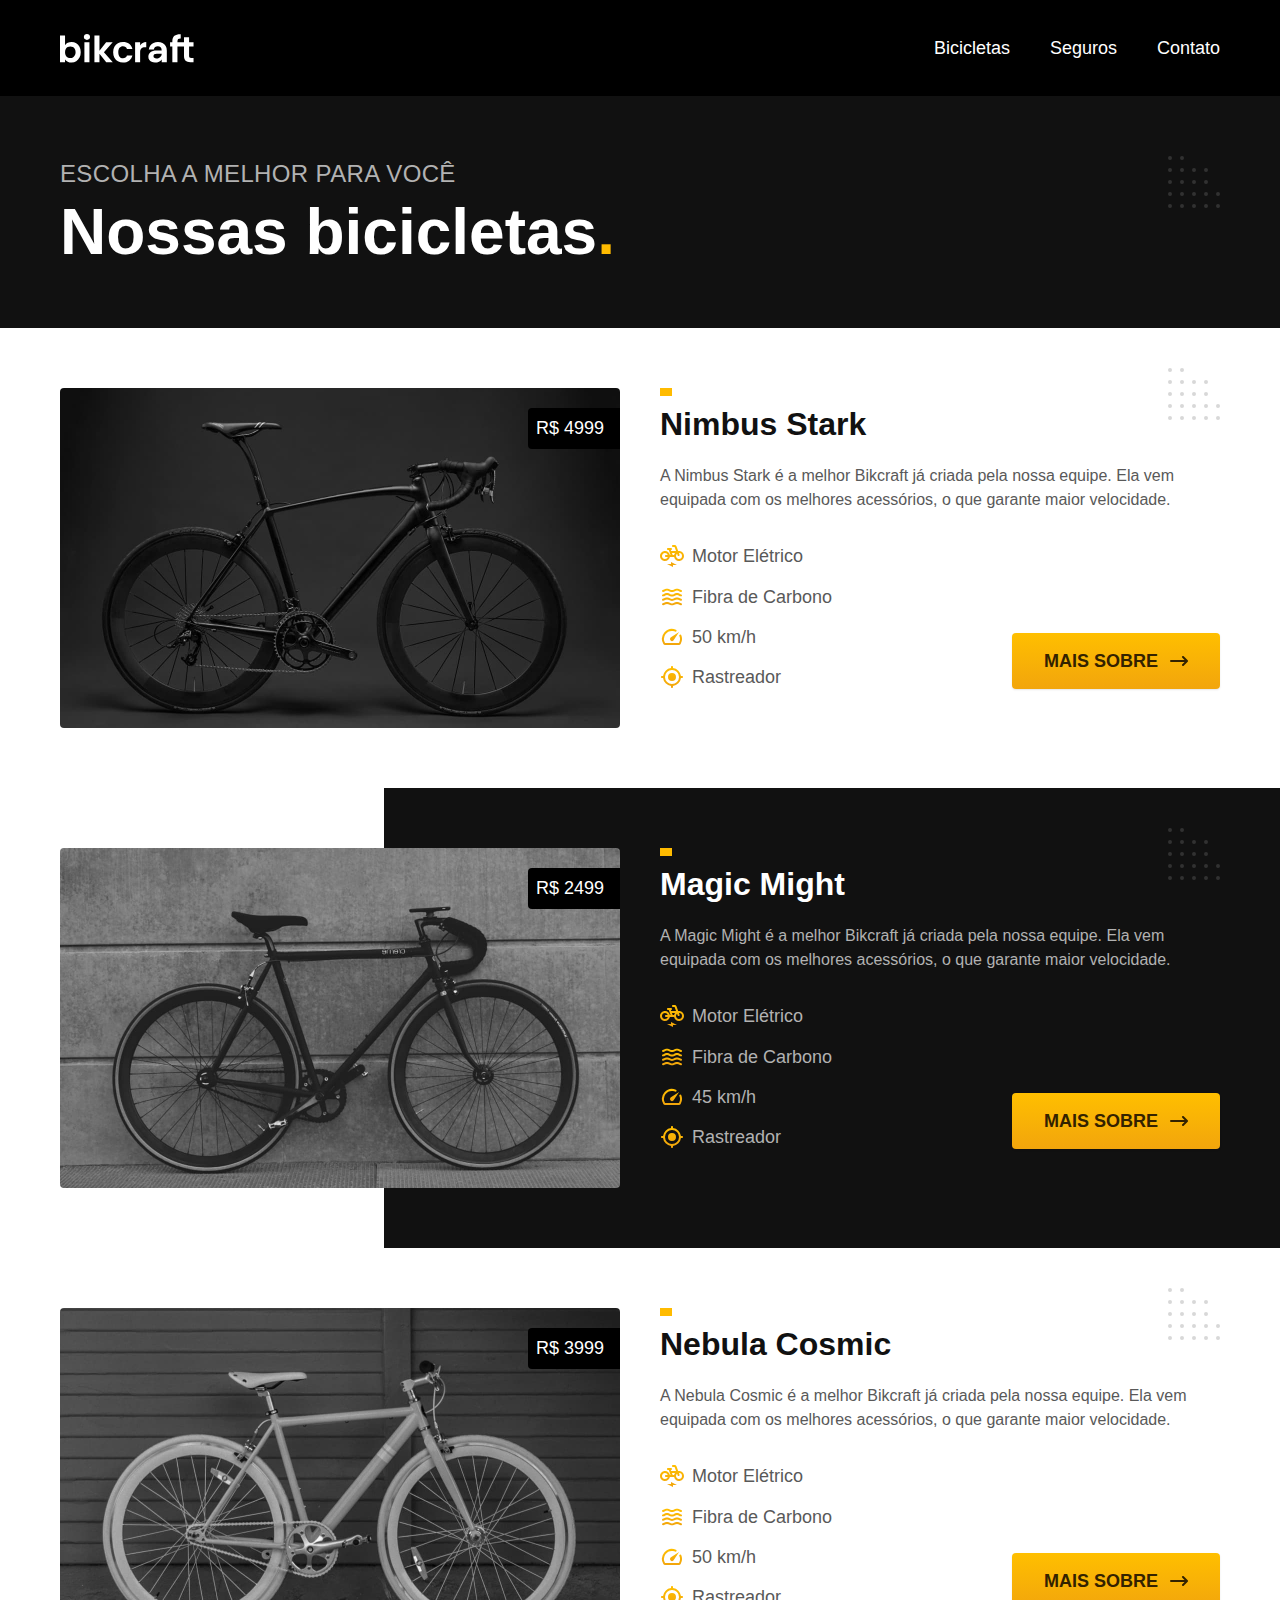
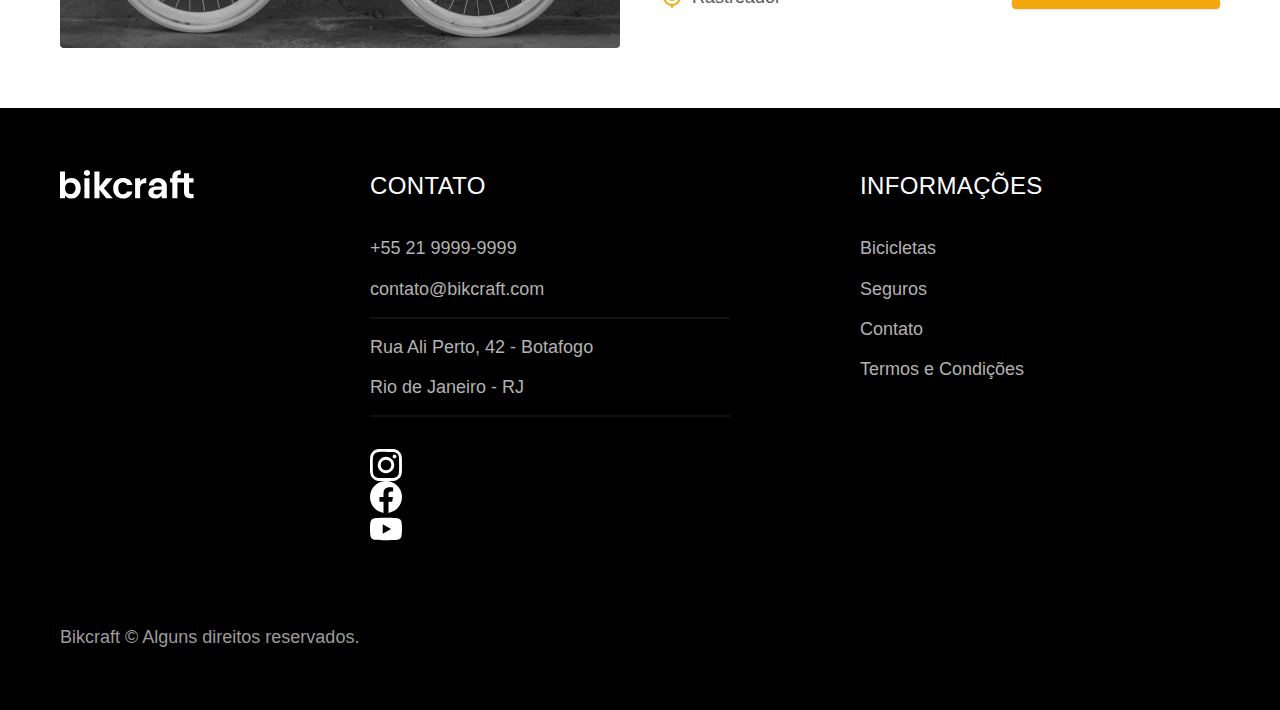
==== bicicletas.html @ 3fcb4518 "final" ====
<!DOCTYPE html>
<html lang="pt-br">

<head>
  <meta charset="UTF-8">
  <meta name="viewport" content="width=device-width, initial-scale=1.0">

  <title>Bicicletas | Bikcraft</title>
  <meta name="description" content="Bicicletas">

  <link rel="preload" href=".css/style.css" as="style">
  <link rel="stylesheet" href="./css/style.css">
</head>

<body id="bicicletas">
  <header class="header-bg">
    <div class="header container">
      <a href="./">
        <img src="./img/bikcraft.svg" width="136" height="32" alt="Bikcraft">
      </a>

      <nav aria-label="primaria">
        <ul class="header-menu font-1-m cor-0">
          <li><a href="./bicicletas.html">Bicicletas</a></li>
          <li><a href="./seguros.html">Seguros</a></li>
          <li><a href="./contato.html">Contato</a></li>
        </ul>
      </nav>
    </div>
  </header>

  <main>
    <div class="titulo-bg">
      <div class="titulo container">
        <p class="font-2-l-b cor-5">Escolha a melhor para você</p>
        <h1 class="font-1-xxl cor-0">Nossas bicicletas<span class="cor-p1">.</span></h1>
      </div>
    </div>

    <div class="bicicletas container">
      <div class="bicicletas-imagem">
        <img src="./img/bicicletas/nimbus.jpg" width="1120" height="680" alt="Bicicleta preta">
        <span class="font-2-m cor-0">R$ 4999</span>
      </div>
      <div class="bicicletas-conteudo">
        <h2 class="font-1-xl">Nimbus Stark</h2>
        <p class="font-2-s cor-8">A Nimbus Stark é a melhor Bikcraft já criada pela nossa equipe. Ela vem equipada com os melhores acessórios, o que garante maior velocidade.</p>
        <ul class="font-1-m cor-8">
          <li>
            <img src="./img/icones/eletrica.svg" width="32" height="32" alt="">
            Motor Elétrico
          </li>
          <li>
            <img src="./img/icones/carbono.svg" width="32" height="32" alt="">
            Fibra de Carbono
          </li>
          <li>
            <img src="./img/icones/velocidade.svg" width="32" height="32" alt="">
            50 km/h
          </li>
          <li>
            <img src="./img/icones/rastreador.svg" width="32" height="32" alt="">
            Rastreador
          </li>
        </ul>
        <a class="botao seta" href="./bicicletas/nimbus.html">Mais Sobre</a>
      </div>
    </div>

    <div class="bicicletas-bg">
      <div class="bicicletas container">
        <div class="bicicletas-imagem">
          <img src="./img/bicicletas/magic.jpg" width="1120" height="680"  alt="Bicicleta preta">
          <span class="font-2-m cor-0">R$ 2499</span>
        </div>
        <div class="bicicletas-conteudo">
          <h2 class="font-1-xl cor-0">Magic Might</h2>
          <p class="font-2-s cor-5">A Magic Might é a melhor Bikcraft já criada pela nossa equipe. Ela vem equipada com os melhores acessórios, o que garante maior velocidade.</p>
          <ul class="font-1-m cor-5">
            <li>
              <img src="./img/icones/eletrica.svg" width="32" height="32" alt="">
              Motor Elétrico
            </li>
            <li>
              <img src="./img/icones/carbono.svg" width="32" height="32" alt="">
              Fibra de Carbono
            </li>
            <li>
              <img src="./img/icones/velocidade.svg" width="32" height="32" alt="">
              45 km/h
            </li>
            <li>
              <img src="./img/icones/rastreador.svg" width="32" height="32" alt="">
              Rastreador
            </li>
          </ul>
          <a class="botao seta" href="./bicicletas/magic.html">Mais Sobre</a>
        </div>
      </div>
    </div>

    <div class="bicicletas container">
      <div class="bicicletas-imagem">
        <img src="./img/bicicletas/nebula.jpg" width="1120" height="680" alt="Bicicleta preta">
        <span class="font-2-m cor-0">R$ 3999</span>
      </div>
      <div class="bicicletas-conteudo">
        <h2 class="font-1-xl">Nebula Cosmic</h2>
        <p class="font-2-s cor-8">A Nebula Cosmic é a melhor Bikcraft já criada pela nossa equipe. Ela vem equipada com os melhores acessórios, o que garante maior velocidade.</p>
        <ul class="font-1-m cor-8">
          <li>
            <img src="./img/icones/eletrica.svg" width="32" height="32" alt="">
            Motor Elétrico
          </li>
          <li>
            <img src="./img/icones/carbono.svg" width="32" height="32" alt="">
            Fibra de Carbono
          </li>
          <li>
            <img src="./img/icones/velocidade.svg" width="32" height="32" alt="">
            50 km/h
          </li>
          <li>
            <img src="./img/icones/rastreador.svg" width="32" height="32" alt="">
            Rastreador
          </li>
        </ul>
        <a class="botao seta" href="./bicicletas/nebula.html">Mais Sobre</a>
      </div>
    </div>

  </main>

  <footer class="footer-bg">
    <div class="footer container">
      <img src="./img/bikcraft.svg" width="136" height="32" alt="Bikcraft">
      <div class="footer-contato">
        <h3 class="font-2-l-b cor-0">Contato</h3>
        <ul class="font-2-m cor-5">
          <li><a href="tel:+552199999999">+55 21 9999-9999</a></li>
          <li><a href="mailto:contato@bikcraft.com">contato@bikcraft.com</a></li>
          <li>Rua Ali Perto, 42 - Botafogo</li>
          <li>Rio de Janeiro - RJ</li>
        </ul>
        <div class="footer-redes">
          <a href="./">
            <img src="./img/redes/instagram.svg" width="32" height="32" alt="Instagram">
          </a>
          <a href="./">
            <img src="./img/redes/facebook.svg" width="32" height="32" alt="Facebook">
          </a>
          <a href="./">
            <img src="./img/redes/youtube.svg" width="32" height="32" alt="Youtube">
          </a>
        </div>
      </div>
      <div class="footer-informacoes">
        <h3 class="font-2-l-b cor-0">Informações</h3>
        <nav>
          <ul class="font-1-m cor-5">
            <li><a href="./bicicletas.html">Bicicletas</a></li>
            <li><a href="./seguros.html">Seguros</a></li>
            <li><a href="./contato.html">Contato</a></li>
            <li><a href="./termos.html">Termos e Condições</a></li>
          </ul>
        </nav>
      </div>
      <p class="footer-copy font-2-m cor-6">Bikcraft © Alguns direitos reservados.</p>
    </div>
  </footer>
</body>

</html>
---- css/style.css ----
@import "./global/blobal.css";
@import "./utilidades/tipografia.css";
@import "./utilidades/cores.css";
@import "./global/header.css";
@import "./global/footer.css";

/* home */
@import "./home/introducao.css";
@import "./home/tecnologia.css";
@import "./home/parceiros.css";
@import "./home/depoimento.css";

/* contato */
@import "./contato/contato.css";
@import "./contato/lojas.css";

/* orcamento */
@import "./orcamento/orcamento.css";


/* utilidades */
@import "./utilidades/componentes.css";
@import "./utilidades/formulario.css";

/* bicicleta */
@import "./bicicletas/bicicletas-listas.css";
@import "./bicicletas/bicicletas.css";

/* bicicleta */
@import "./bicicleta/bicicleta.css";
@import "./bicicleta/seguro.css";


/* seguros */
@import "./seguros/seguros.css";
@import "./seguros/vantagens.css";
@import "./seguros/perguntas.css";

/* termos */
@import "./termos/termos.css";
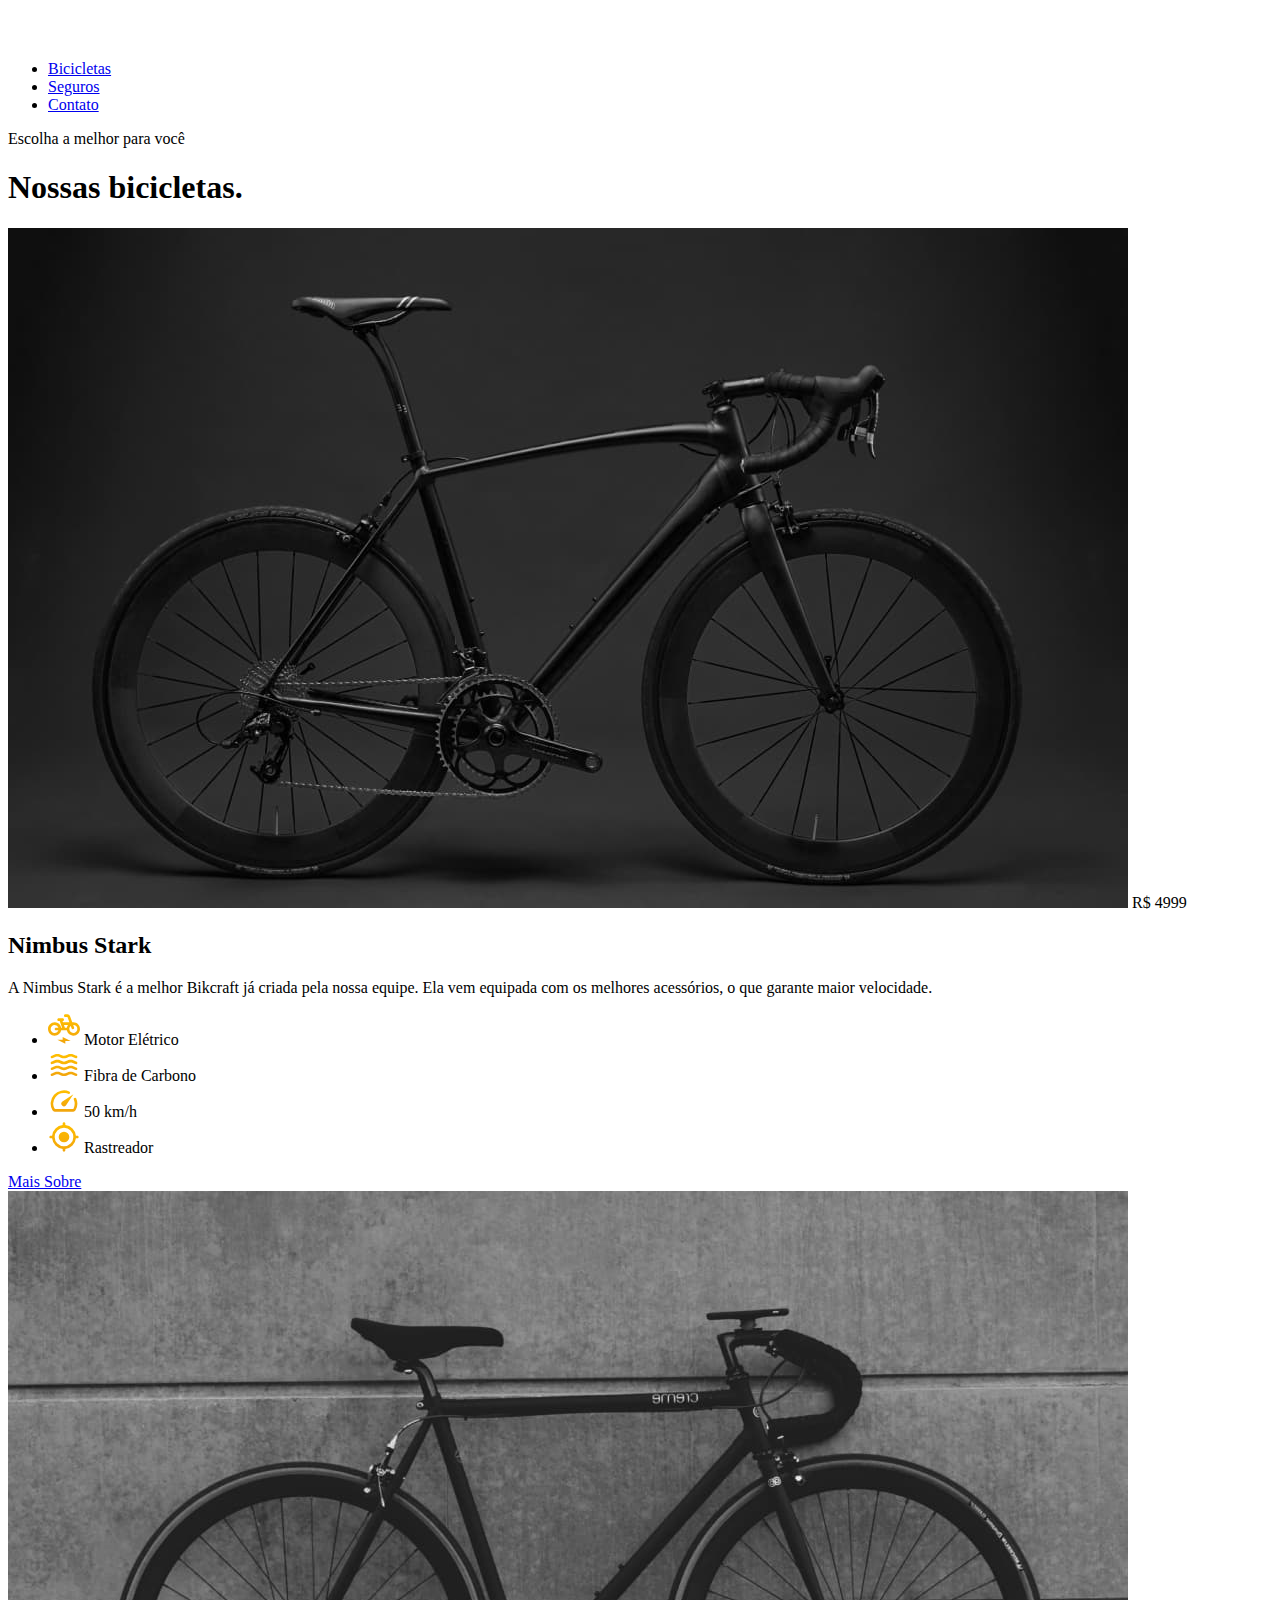
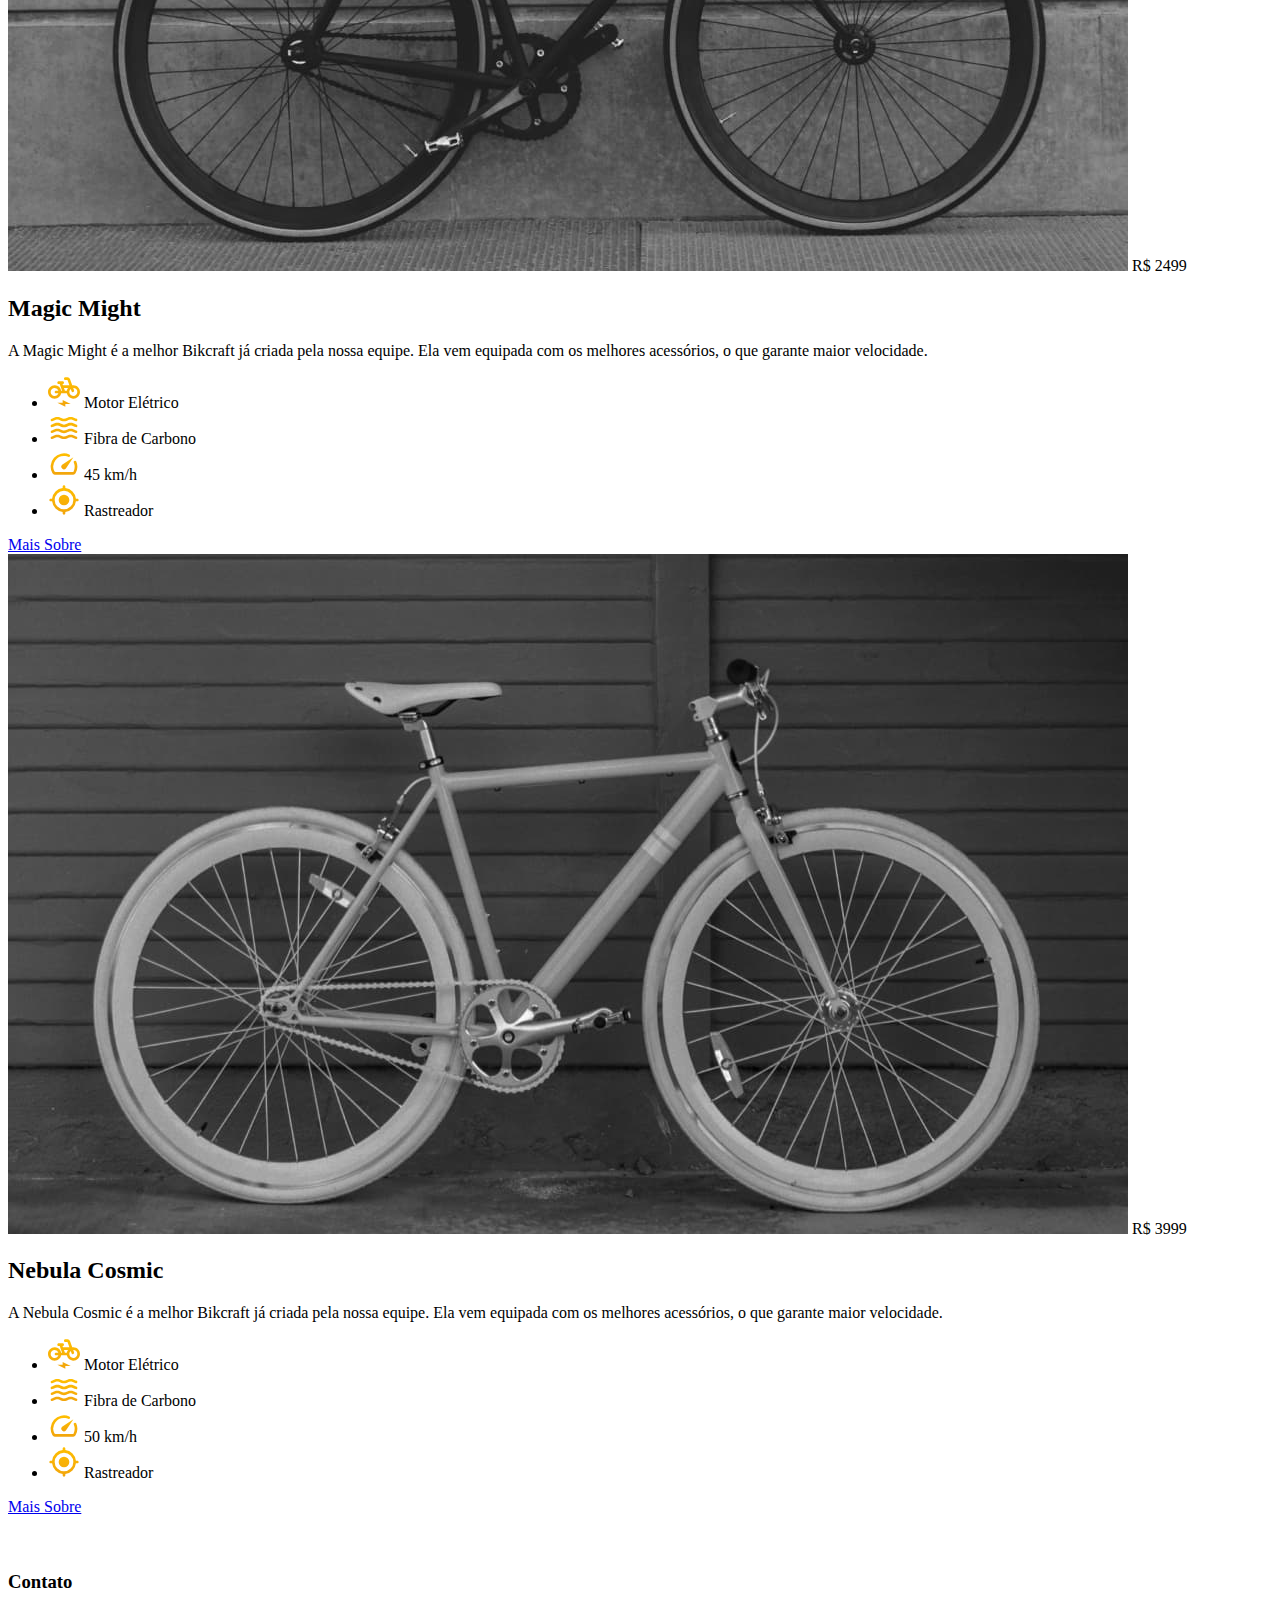
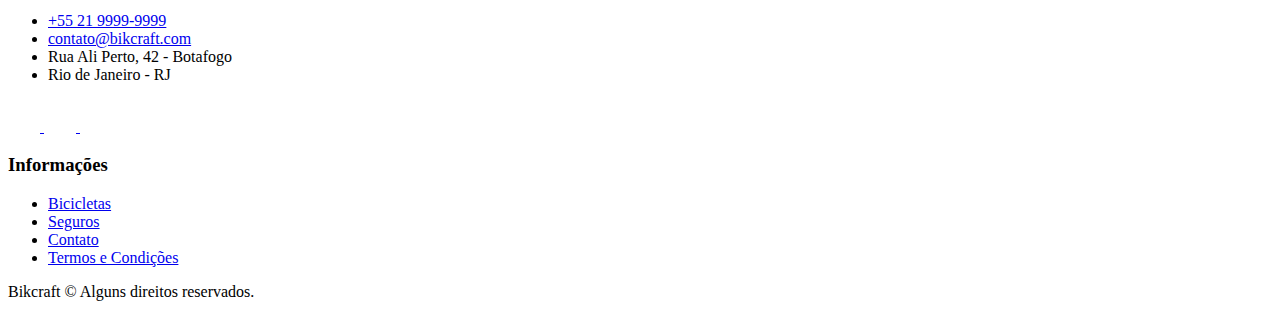
==== commit 4f8d82df: "final-js" ====
--- a/bicicletas.html
+++ b/bicicletas.html
@@ -168,6 +168,7 @@
       <p class="footer-copy font-2-m cor-6">Bikcraft © Alguns direitos reservados.</p>
     </div>
   </footer>
+ <script src="./js/scrip.js"></script>
 </body>
 
 </html>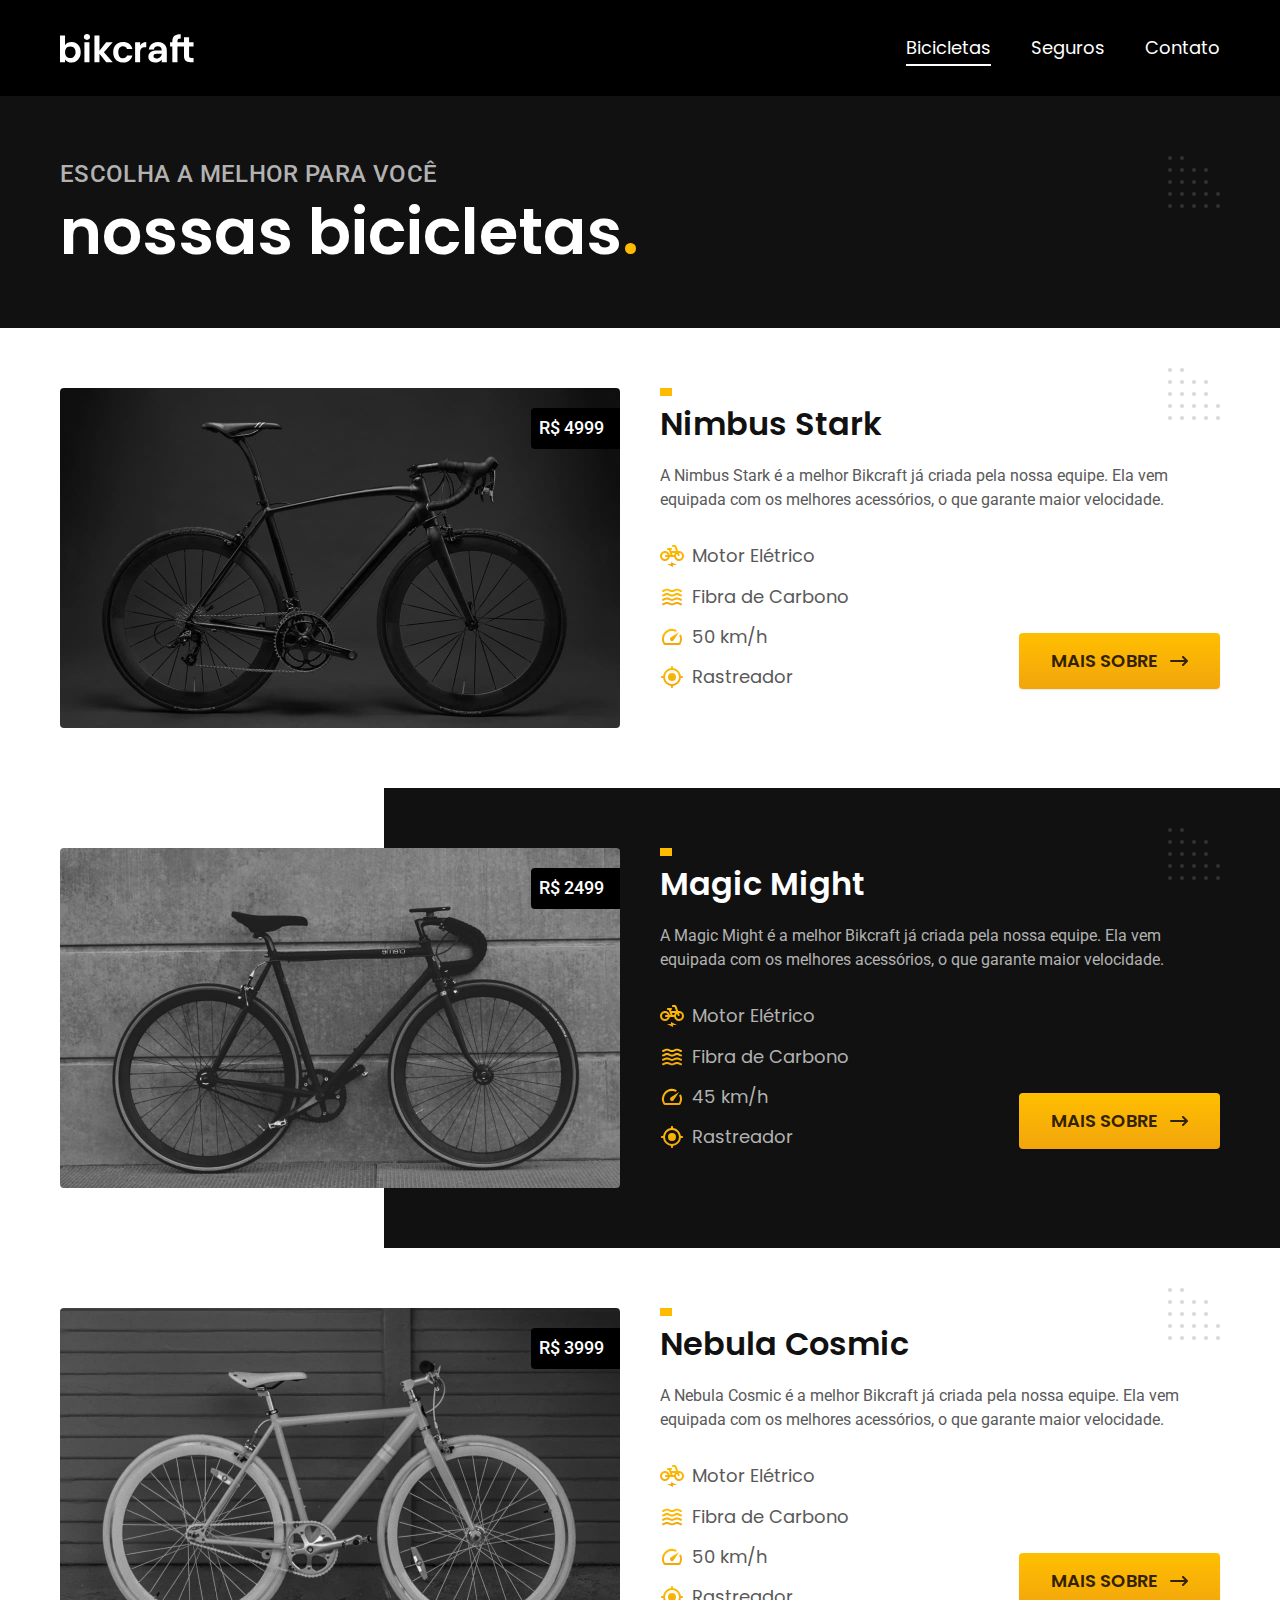
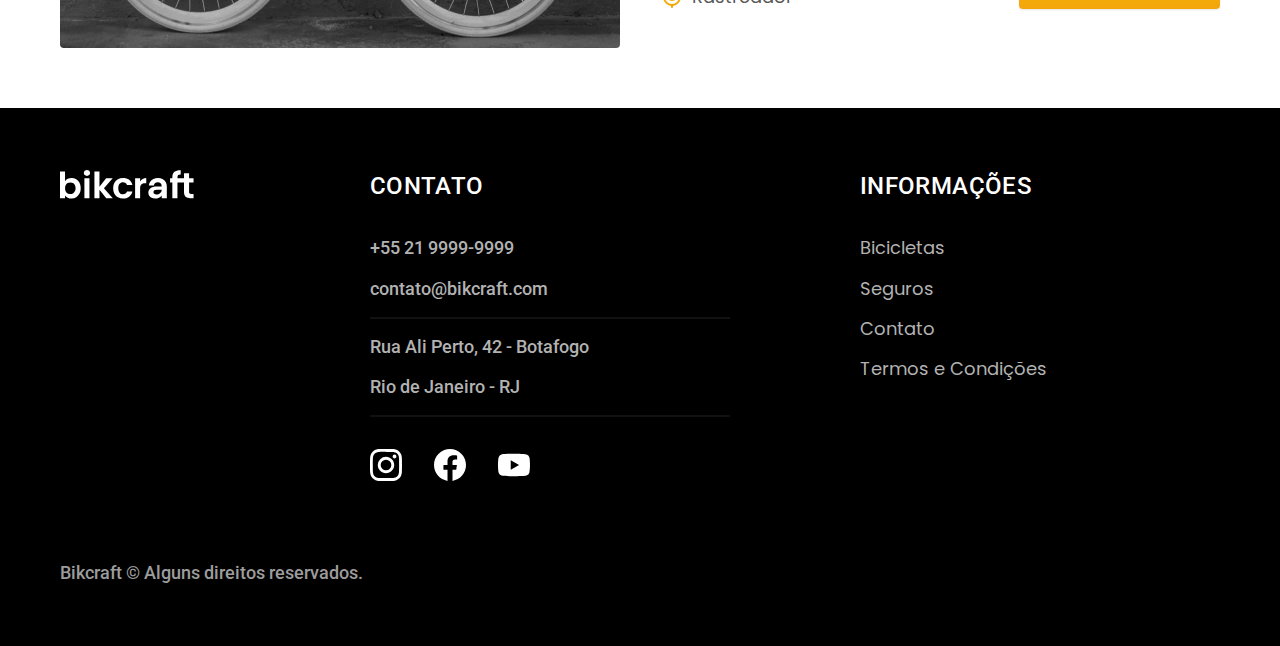
==== commit e5c23c4b: "final-projeto" ====
--- a/bicicletas.html
+++ b/bicicletas.html
@@ -8,15 +8,21 @@
   <title>Bicicletas | Bikcraft</title>
   <meta name="description" content="Bicicletas">
 
-  <link rel="preload" href=".css/style.css" as="style">
+  <link rel="icon" href="./favicon.svg" type="image/svg+xml">
+  <link rel="preload" href="./css/style.css" as="style">
   <link rel="stylesheet" href="./css/style.css">
+ <script>document.documentElement.classList.add('js');</script>
+
+  <link rel="preconnect" href="https://fonts.googleapis.com">
+<link rel="preconnect" href="https://fonts.gstatic.com" crossorigin>
+<link href="https://fonts.googleapis.com/css2?family=Merriweather:ital,wght@1,900&family=Poppins:wght@400;600&family=Roboto:wght@400;500&display=swap" rel="stylesheet">
 </head>
 
 <body id="bicicletas">
   <header class="header-bg">
     <div class="header container">
       <a href="./">
-        <img src="./img/bikcraft.svg" width="136" height="32" alt="Bikcraft">
+        <img src="./img/bikcraft.svg" alt="Bikcraft">
       </a>
 
       <nav aria-label="primaria">
@@ -33,13 +39,13 @@
     <div class="titulo-bg">
       <div class="titulo container">
         <p class="font-2-l-b cor-5">Escolha a melhor para você</p>
-        <h1 class="font-1-xxl cor-0">Nossas bicicletas<span class="cor-p1">.</span></h1>
+        <h1 class="font-1-xxl cor-0">nossas bicicletas<span class="cor-p1">.</span></h1>
       </div>
     </div>
 
     <div class="bicicletas container">
       <div class="bicicletas-imagem">
-        <img src="./img/bicicletas/nimbus.jpg" width="1120" height="680" alt="Bicicleta preta">
+        <img src="./img/bicicletas/nimbus.jpg" alt="Bicicleta preta">
         <span class="font-2-m cor-0">R$ 4999</span>
       </div>
       <div class="bicicletas-conteudo">
@@ -47,19 +53,19 @@
         <p class="font-2-s cor-8">A Nimbus Stark é a melhor Bikcraft já criada pela nossa equipe. Ela vem equipada com os melhores acessórios, o que garante maior velocidade.</p>
         <ul class="font-1-m cor-8">
           <li>
-            <img src="./img/icones/eletrica.svg" width="32" height="32" alt="">
+            <img src="./img/icones/eletrica.svg" alt="">
             Motor Elétrico
           </li>
           <li>
-            <img src="./img/icones/carbono.svg" width="32" height="32" alt="">
+            <img src="./img/icones/carbono.svg" alt="">
             Fibra de Carbono
           </li>
           <li>
-            <img src="./img/icones/velocidade.svg" width="32" height="32" alt="">
+            <img src="./img/icones/velocidade.svg" alt="">
             50 km/h
           </li>
           <li>
-            <img src="./img/icones/rastreador.svg" width="32" height="32" alt="">
+            <img src="./img/icones/rastreador.svg" alt="">
             Rastreador
           </li>
         </ul>
@@ -70,7 +76,7 @@
     <div class="bicicletas-bg">
       <div class="bicicletas container">
         <div class="bicicletas-imagem">
-          <img src="./img/bicicletas/magic.jpg" width="1120" height="680"  alt="Bicicleta preta">
+          <img src="./img/bicicletas/magic.jpg" alt="Bicicleta preta">
           <span class="font-2-m cor-0">R$ 2499</span>
         </div>
         <div class="bicicletas-conteudo">
@@ -78,19 +84,19 @@
           <p class="font-2-s cor-5">A Magic Might é a melhor Bikcraft já criada pela nossa equipe. Ela vem equipada com os melhores acessórios, o que garante maior velocidade.</p>
           <ul class="font-1-m cor-5">
             <li>
-              <img src="./img/icones/eletrica.svg" width="32" height="32" alt="">
+              <img src="./img/icones/eletrica.svg" alt="">
               Motor Elétrico
             </li>
             <li>
-              <img src="./img/icones/carbono.svg" width="32" height="32" alt="">
+              <img src="./img/icones/carbono.svg" alt="">
               Fibra de Carbono
             </li>
             <li>
-              <img src="./img/icones/velocidade.svg" width="32" height="32" alt="">
+              <img src="./img/icones/velocidade.svg" alt="">
               45 km/h
             </li>
             <li>
-              <img src="./img/icones/rastreador.svg" width="32" height="32" alt="">
+              <img src="./img/icones/rastreador.svg" alt="">
               Rastreador
             </li>
           </ul>
@@ -101,7 +107,7 @@
 
     <div class="bicicletas container">
       <div class="bicicletas-imagem">
-        <img src="./img/bicicletas/nebula.jpg" width="1120" height="680" alt="Bicicleta preta">
+        <img src="./img/bicicletas/nebula.jpg" alt="Bicicleta preta">
         <span class="font-2-m cor-0">R$ 3999</span>
       </div>
       <div class="bicicletas-conteudo">
@@ -109,19 +115,19 @@
         <p class="font-2-s cor-8">A Nebula Cosmic é a melhor Bikcraft já criada pela nossa equipe. Ela vem equipada com os melhores acessórios, o que garante maior velocidade.</p>
         <ul class="font-1-m cor-8">
           <li>
-            <img src="./img/icones/eletrica.svg" width="32" height="32" alt="">
+            <img src="./img/icones/eletrica.svg" alt="">
             Motor Elétrico
           </li>
           <li>
-            <img src="./img/icones/carbono.svg" width="32" height="32" alt="">
+            <img src="./img/icones/carbono.svg" alt="">
             Fibra de Carbono
           </li>
           <li>
-            <img src="./img/icones/velocidade.svg" width="32" height="32" alt="">
+            <img src="./img/icones/velocidade.svg" alt="">
             50 km/h
           </li>
           <li>
-            <img src="./img/icones/rastreador.svg" width="32" height="32" alt="">
+            <img src="./img/icones/rastreador.svg" alt="">
             Rastreador
           </li>
         </ul>
@@ -133,7 +139,7 @@
 
   <footer class="footer-bg">
     <div class="footer container">
-      <img src="./img/bikcraft.svg" width="136" height="32" alt="Bikcraft">
+      <img src="./img/bikcraft.svg" alt="Bikcraft">
       <div class="footer-contato">
         <h3 class="font-2-l-b cor-0">Contato</h3>
         <ul class="font-2-m cor-5">
@@ -144,13 +150,13 @@
         </ul>
         <div class="footer-redes">
           <a href="./">
-            <img src="./img/redes/instagram.svg" width="32" height="32" alt="Instagram">
+            <img src="./img/redes/instagram.svg" alt="Instagram">
           </a>
           <a href="./">
-            <img src="./img/redes/facebook.svg" width="32" height="32" alt="Facebook">
+            <img src="./img/redes/facebook.svg" alt="Facebook">
           </a>
           <a href="./">
-            <img src="./img/redes/youtube.svg" width="32" height="32" alt="Youtube">
+            <img src="./img/redes/youtube.svg" alt="Youtube">
           </a>
         </div>
       </div>
@@ -168,7 +174,7 @@
       <p class="footer-copy font-2-m cor-6">Bikcraft © Alguns direitos reservados.</p>
     </div>
   </footer>
- <script src="./js/scrip.js"></script>
+  <script src="./js/script.js"></script>
 </body>
 
 </html>--- a/css/style.css
+++ b/css/style.css
@@ -0,0 +1,40 @@
+@import "./global/global.css";
+@import "./utilidades/tipografia.css";
+@import "./utilidades/cores.css";
+@import "./utilidades/animacao.css";
+
+@import "./global/header.css";
+@import "./global/footer.css";
+
+/* Utilidades */
+@import "./utilidades/componentes.css";
+@import "./utilidades/formulario.css";
+
+/* Home */
+@import "./home/introducao.css";
+@import "./home/tecnologia.css";
+@import "./home/parceiros.css";
+@import "./home/depoimento.css";
+
+/* Bicicletas */
+@import "./bicicletas/bicicletas-lista.css";
+@import "./bicicletas/bicicletas.css";
+
+/* Bicicleta */
+@import "./bicicleta/bicicleta.css";
+@import "./bicicleta/seguro.css";
+
+/* Seguros */
+@import "./seguros/seguros.css";
+@import "./seguros/vantagens.css";
+@import "./seguros/perguntas.css";
+
+/* Contato */
+@import "./contato/contato.css";
+@import "./contato/lojas.css";
+
+/* Contato */
+@import "./orcamento/orcamento.css";
+
+/* Termos */
+@import "./termos/termos.css";
--- a/css/style.css
+++ b/css/style.css
@@ -0,0 +1,40 @@
+@import "./global/global.css";
+@import "./utilidades/tipografia.css";
+@import "./utilidades/cores.css";
+@import "./utilidades/animacao.css";
+
+@import "./global/header.css";
+@import "./global/footer.css";
+
+/* Utilidades */
+@import "./utilidades/componentes.css";
+@import "./utilidades/formulario.css";
+
+/* Home */
+@import "./home/introducao.css";
+@import "./home/tecnologia.css";
+@import "./home/parceiros.css";
+@import "./home/depoimento.css";
+
+/* Bicicletas */
+@import "./bicicletas/bicicletas-lista.css";
+@import "./bicicletas/bicicletas.css";
+
+/* Bicicleta */
+@import "./bicicleta/bicicleta.css";
+@import "./bicicleta/seguro.css";
+
+/* Seguros */
+@import "./seguros/seguros.css";
+@import "./seguros/vantagens.css";
+@import "./seguros/perguntas.css";
+
+/* Contato */
+@import "./contato/contato.css";
+@import "./contato/lojas.css";
+
+/* Contato */
+@import "./orcamento/orcamento.css";
+
+/* Termos */
+@import "./termos/termos.css";
